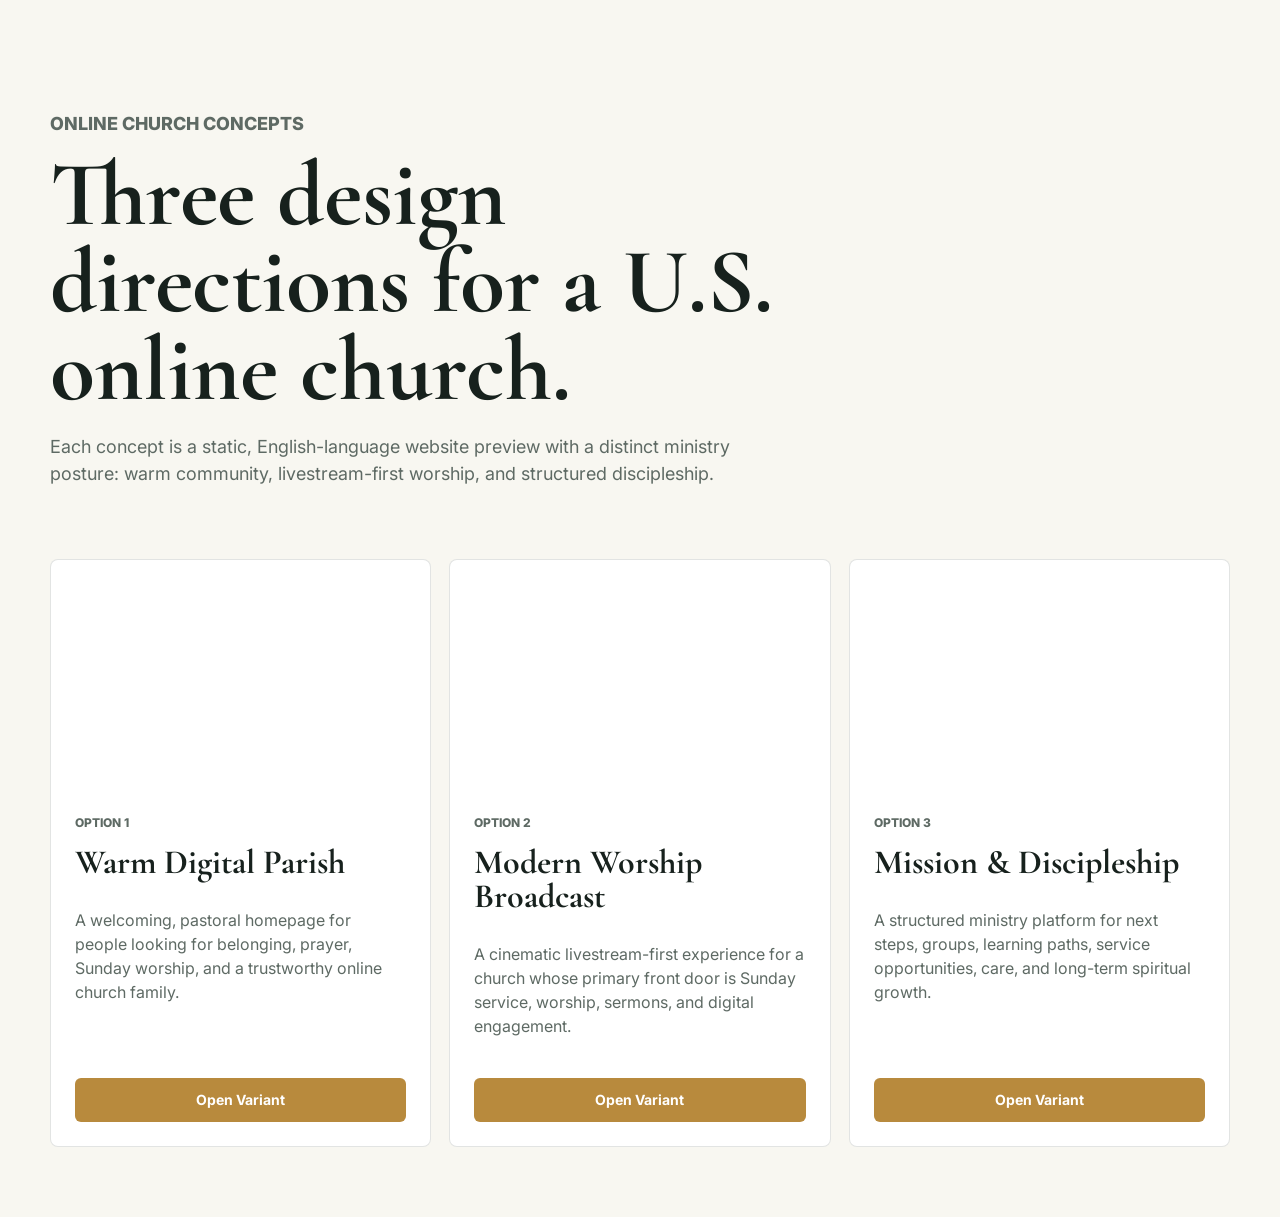
==== site-variants/index.html @ 73ca4b81 "Deploy online church design variants" ====
<!doctype html>
<html lang="en">
  <head>
    <meta charset="utf-8">
    <meta name="viewport" content="width=device-width, initial-scale=1">
    <title>Online Church Design Variants</title>
    <link rel="preconnect" href="https://fonts.googleapis.com">
    <link rel="preconnect" href="https://fonts.gstatic.com" crossorigin>
    <link href="https://fonts.googleapis.com/css2?family=Cormorant+Garamond:wght@600;700&family=Inter:wght@400;600;700;800&display=swap" rel="stylesheet">
    <link rel="stylesheet" href="assets/styles.css">
  </head>
  <body class="preview-page">
    <main>
      <section class="preview-hero">
        <div class="shell">
          <p class="eyebrow">Online Church Concepts</p>
          <h1>Three design directions for a U.S. online church.</h1>
          <p>Each concept is a static, English-language website preview with a distinct ministry posture: warm community, livestream-first worship, and structured discipleship.</p>
        </div>
      </section>
      <section class="shell preview-grid" aria-label="Design variants">
        <article class="preview-card">
          <div class="preview-image" style="--preview-image:url('https://images.unsplash.com/photo-1507692049790-de58290a4334?auto=format&fit=crop&w=1200&q=80')"></div>
          <div class="preview-content">
            <div>
              <p class="eyebrow">Option 1</p>
              <h2>Warm Digital Parish</h2>
              <p>A welcoming, pastoral homepage for people looking for belonging, prayer, Sunday worship, and a trustworthy online church family.</p>
            </div>
            <a class="button primary" href="warm-digital-parish/">Open Variant</a>
          </div>
        </article>
        <article class="preview-card">
          <div class="preview-image" style="--preview-image:url('https://images.unsplash.com/photo-1516450360452-9312f5e86fc7?auto=format&fit=crop&w=1200&q=80')"></div>
          <div class="preview-content">
            <div>
              <p class="eyebrow">Option 2</p>
              <h2>Modern Worship Broadcast</h2>
              <p>A cinematic livestream-first experience for a church whose primary front door is Sunday service, worship, sermons, and digital engagement.</p>
            </div>
            <a class="button primary" href="modern-worship-broadcast/">Open Variant</a>
          </div>
        </article>
        <article class="preview-card">
          <div class="preview-image" style="--preview-image:url('https://images.unsplash.com/photo-1529156069898-49953e39b3ac?auto=format&fit=crop&w=1200&q=80')"></div>
          <div class="preview-content">
            <div>
              <p class="eyebrow">Option 3</p>
              <h2>Mission & Discipleship</h2>
              <p>A structured ministry platform for next steps, groups, learning paths, service opportunities, care, and long-term spiritual growth.</p>
            </div>
            <a class="button primary" href="mission-discipleship-platform/">Open Variant</a>
          </div>
        </article>
      </section>
    </main>
  </body>
</html>
---- site-variants/assets/styles.css ----
:root {
  --ink: #17211d;
  --muted: #5e6a64;
  --paper: #fbfaf6;
  --panel: #ffffff;
  --line: rgba(23, 33, 29, 0.12);
  --accent: #b88a3d;
  --accent-strong: #8c6428;
  --secondary: #335f57;
  --deep: #111817;
  --radius: 8px;
  --shadow: 0 20px 50px rgba(22, 29, 25, 0.12);
  --serif: "Cormorant Garamond", Georgia, serif;
  --sans: Inter, ui-sans-serif, system-ui, -apple-system, BlinkMacSystemFont, "Segoe UI", sans-serif;
}

* {
  box-sizing: border-box;
}

html {
  min-width: 320px;
  scroll-behavior: smooth;
}

body {
  margin: 0;
  color: var(--ink);
  background: var(--paper);
  font-family: var(--sans);
  line-height: 1.5;
}

img {
  display: block;
  max-width: 100%;
}

a {
  color: inherit;
  text-decoration: none;
}

button,
.button {
  border: 0;
  border-radius: 6px;
  cursor: pointer;
  display: inline-flex;
  align-items: center;
  justify-content: center;
  gap: 10px;
  min-height: 44px;
  padding: 12px 18px;
  font: 700 14px/1 var(--sans);
  white-space: nowrap;
}

.button.primary {
  color: #fff;
  background: var(--accent);
}

.button.secondary {
  color: var(--ink);
  background: rgba(255, 255, 255, 0.88);
  border: 1px solid rgba(255, 255, 255, 0.55);
}

.button.outline {
  color: var(--ink);
  background: transparent;
  border: 1px solid var(--line);
}

.shell {
  width: min(1180px, calc(100% - 40px));
  margin: 0 auto;
}

.nav {
  position: fixed;
  z-index: 10;
  top: 0;
  left: 0;
  right: 0;
  background: rgba(251, 250, 246, 0.92);
  border-bottom: 1px solid var(--line);
  backdrop-filter: blur(18px);
}

.nav-inner {
  min-height: 72px;
  display: flex;
  align-items: center;
  justify-content: space-between;
  gap: 22px;
}

.brand {
  display: flex;
  align-items: center;
  gap: 12px;
  min-width: 180px;
  font-weight: 800;
}

.brand-mark {
  width: 34px;
  height: 34px;
  border-radius: 50%;
  display: grid;
  place-items: center;
  color: #fff;
  background: var(--secondary);
  font-family: var(--serif);
  font-size: 22px;
}

.nav-links {
  display: flex;
  gap: 22px;
  align-items: center;
  color: var(--muted);
  font-size: 14px;
}

.nav-actions {
  display: flex;
  gap: 10px;
  align-items: center;
}

.hero {
  min-height: 92vh;
  display: grid;
  align-items: end;
  padding: 150px 0 64px;
  color: #fff;
  background-image:
    linear-gradient(90deg, rgba(9, 15, 13, 0.82), rgba(9, 15, 13, 0.42) 52%, rgba(9, 15, 13, 0.1)),
    var(--hero-image);
  background-size: cover;
  background-position: center;
}

.hero-grid {
  display: grid;
  grid-template-columns: minmax(0, 680px) minmax(280px, 380px);
  gap: 42px;
  align-items: end;
}

.eyebrow {
  margin: 0 0 14px;
  color: var(--accent);
  font-size: 12px;
  font-weight: 800;
  letter-spacing: 0;
  text-transform: uppercase;
}

h1,
h2,
h3,
p {
  margin-top: 0;
}

h1 {
  margin-bottom: 20px;
  max-width: 780px;
  font-family: var(--serif);
  font-size: clamp(48px, 8vw, 92px);
  line-height: 0.95;
  font-weight: 700;
}

.hero p {
  max-width: 610px;
  margin-bottom: 28px;
  color: rgba(255, 255, 255, 0.88);
  font-size: 18px;
}

.hero-actions {
  display: flex;
  gap: 12px;
  flex-wrap: wrap;
}

.service-panel {
  background: rgba(255, 255, 255, 0.92);
  color: var(--ink);
  border-radius: var(--radius);
  padding: 24px;
  box-shadow: var(--shadow);
}

.service-panel strong {
  display: block;
  margin-bottom: 6px;
  font-size: 13px;
  color: var(--accent-strong);
  text-transform: uppercase;
}

.service-panel h2 {
  font-size: 24px;
  margin-bottom: 10px;
}

.service-panel p {
  color: var(--muted);
  margin-bottom: 18px;
}

.band {
  padding: 76px 0;
}

.band.alt {
  background: #f1efe6;
}

.section-head {
  display: flex;
  justify-content: space-between;
  gap: 28px;
  align-items: end;
  margin-bottom: 34px;
}

.section-head h2 {
  max-width: 650px;
  margin-bottom: 0;
  font-family: var(--serif);
  font-size: clamp(34px, 4vw, 56px);
  line-height: 1;
}

.section-head p {
  max-width: 420px;
  margin-bottom: 0;
  color: var(--muted);
}

.grid-3,
.grid-4 {
  display: grid;
  gap: 18px;
}

.grid-3 {
  grid-template-columns: repeat(3, minmax(0, 1fr));
}

.grid-4 {
  grid-template-columns: repeat(4, minmax(0, 1fr));
}

.card {
  min-height: 210px;
  padding: 24px;
  background: var(--panel);
  border: 1px solid var(--line);
  border-radius: var(--radius);
}

.card h3 {
  margin-bottom: 10px;
  font-size: 20px;
}

.card p {
  color: var(--muted);
  margin-bottom: 0;
}

.media-row {
  display: grid;
  grid-template-columns: minmax(0, 1fr) minmax(280px, 420px);
  gap: 36px;
  align-items: center;
}

.photo {
  min-height: 420px;
  border-radius: var(--radius);
  background: var(--photo-image) center/cover;
}

.list {
  display: grid;
  gap: 14px;
}

.list-item {
  padding: 16px 0;
  border-bottom: 1px solid var(--line);
}

.list-item strong {
  display: block;
  margin-bottom: 4px;
}

.list-item span {
  color: var(--muted);
}

.footer {
  background: var(--deep);
  color: #fff;
  padding: 42px 0;
}

.footer-grid {
  display: grid;
  grid-template-columns: 1.2fr repeat(3, minmax(120px, 1fr));
  gap: 28px;
}

.footer p,
.footer a {
  color: rgba(255, 255, 255, 0.72);
}

.footer h3 {
  margin-bottom: 12px;
}

.dark-theme {
  --paper: #0f1315;
  --panel: #161d20;
  --ink: #f6f1e8;
  --muted: #aab2ad;
  --line: rgba(255, 255, 255, 0.12);
  --accent: #51a8ff;
  --accent-strong: #9fd0ff;
  --secondary: #d6a756;
  --deep: #080a0b;
}

.dark-theme .nav {
  background: rgba(15, 19, 21, 0.9);
}

.dark-theme .hero {
  background-image:
    linear-gradient(90deg, rgba(5, 8, 10, 0.9), rgba(5, 8, 10, 0.55) 52%, rgba(5, 8, 10, 0.18)),
    var(--hero-image);
}

.dark-theme .button.secondary {
  color: #fff;
  background: rgba(255, 255, 255, 0.12);
}

.dark-theme .band.alt {
  background: #141a1d;
}

.dark-theme .service-panel {
  background: rgba(19, 26, 30, 0.92);
  color: #fff;
}

.discipleship-theme {
  --paper: #f8f7f1;
  --panel: #ffffff;
  --ink: #17211d;
  --muted: #64706b;
  --accent: #c35f38;
  --accent-strong: #933f22;
  --secondary: #234c40;
  --deep: #17211d;
}

.discipleship-theme .hero {
  min-height: 86vh;
  background-image:
    linear-gradient(90deg, rgba(248, 247, 241, 0.96), rgba(248, 247, 241, 0.74) 48%, rgba(248, 247, 241, 0.08)),
    var(--hero-image);
  color: var(--ink);
}

.discipleship-theme .hero p {
  color: var(--muted);
}

.discipleship-theme .service-panel {
  border: 1px solid var(--line);
}

.preview-page {
  background: #f8f7f1;
}

.preview-hero {
  padding: 110px 0 54px;
}

.preview-hero h1 {
  color: #17211d;
}

.preview-hero p {
  max-width: 720px;
  color: #5e6a64;
  font-size: 18px;
}

.preview-grid {
  display: grid;
  grid-template-columns: repeat(3, minmax(0, 1fr));
  gap: 18px;
  padding-bottom: 70px;
}

.preview-card {
  min-height: 520px;
  display: flex;
  flex-direction: column;
  overflow: hidden;
  border: 1px solid var(--line);
  border-radius: var(--radius);
  background: #fff;
}

.preview-image {
  min-height: 230px;
  background: var(--preview-image) center/cover;
}

.preview-content {
  display: flex;
  flex: 1;
  flex-direction: column;
  justify-content: space-between;
  gap: 24px;
  padding: 24px;
}

.preview-content h2 {
  font-family: var(--serif);
  font-size: 34px;
  line-height: 1;
}

.preview-content p {
  color: var(--muted);
}

@media (max-width: 920px) {
  .nav-links {
    display: none;
  }

  .hero-grid,
  .media-row,
  .footer-grid,
  .preview-grid {
    grid-template-columns: 1fr;
  }

  .grid-3,
  .grid-4 {
    grid-template-columns: repeat(2, minmax(0, 1fr));
  }

  .section-head {
    display: block;
  }

  .section-head p {
    margin-top: 14px;
  }
}

@media (max-width: 640px) {
  .shell {
    width: min(100% - 28px, 1180px);
  }

  .nav-actions .outline {
    display: none;
  }

  .hero {
    min-height: auto;
    padding: 128px 0 38px;
  }

  h1 {
    font-size: 46px;
  }

  .hero p {
    font-size: 16px;
  }

  .service-panel {
    padding: 20px;
  }

  .band {
    padding: 54px 0;
  }

  .grid-3,
  .grid-4 {
    grid-template-columns: 1fr;
  }

  .photo {
    min-height: 300px;
  }
}
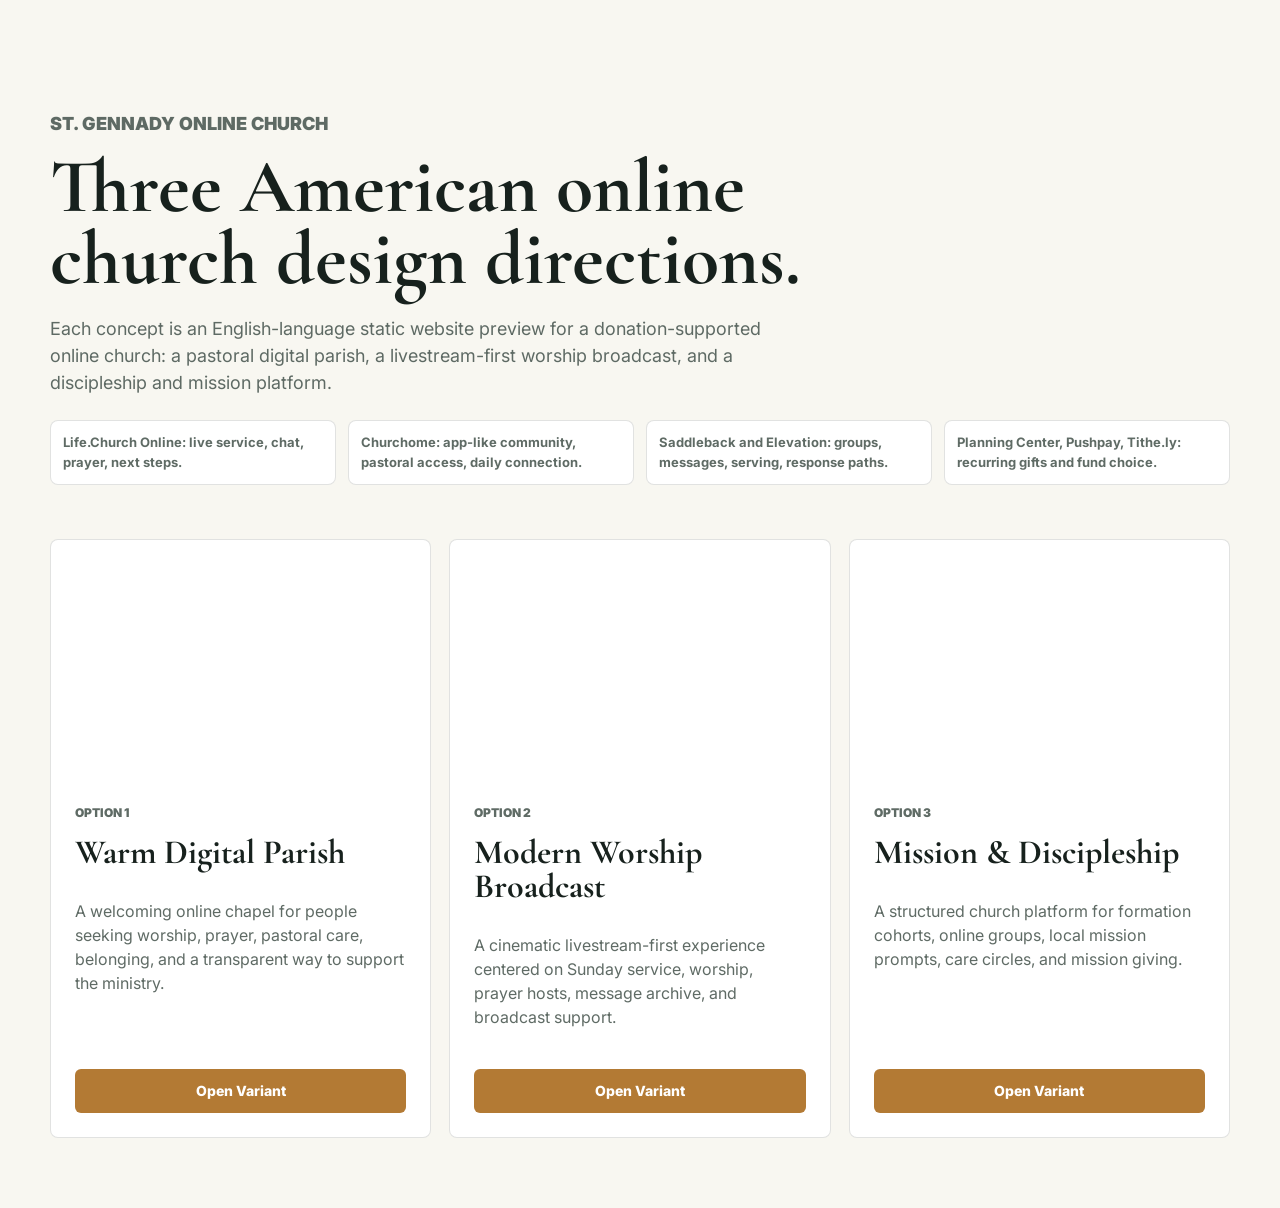
==== commit f3c4b307: "Update St. Gennady online church concepts" ====
--- a/site-variants/index.html
+++ b/site-variants/index.html
@@ -3,7 +3,7 @@
   <head>
     <meta charset="utf-8">
     <meta name="viewport" content="width=device-width, initial-scale=1">
-    <title>Online Church Design Variants</title>
+    <title>St. Gennady Online Church Design Variants</title>
     <link rel="preconnect" href="https://fonts.googleapis.com">
     <link rel="preconnect" href="https://fonts.gstatic.com" crossorigin>
     <link href="https://fonts.googleapis.com/css2?family=Cormorant+Garamond:wght@600;700&family=Inter:wght@400;600;700;800&display=swap" rel="stylesheet">
@@ -13,9 +13,15 @@
     <main>
       <section class="preview-hero">
         <div class="shell">
-          <p class="eyebrow">Online Church Concepts</p>
-          <h1>Three design directions for a U.S. online church.</h1>
-          <p>Each concept is a static, English-language website preview with a distinct ministry posture: warm community, livestream-first worship, and structured discipleship.</p>
+          <p class="eyebrow">St. Gennady Online Church</p>
+          <h1>Three American online church design directions.</h1>
+          <p>Each concept is an English-language static website preview for a donation-supported online church: a pastoral digital parish, a livestream-first worship broadcast, and a discipleship and mission platform.</p>
+          <div class="research-note" aria-label="Reference patterns used">
+            <span>Life.Church Online: live service, chat, prayer, next steps.</span>
+            <span>Churchome: app-like community, pastoral access, daily connection.</span>
+            <span>Saddleback and Elevation: groups, messages, serving, response paths.</span>
+            <span>Planning Center, Pushpay, Tithe.ly: recurring gifts and fund choice.</span>
+          </div>
         </div>
       </section>
       <section class="shell preview-grid" aria-label="Design variants">
@@ -25,7 +31,7 @@
             <div>
               <p class="eyebrow">Option 1</p>
               <h2>Warm Digital Parish</h2>
-              <p>A welcoming, pastoral homepage for people looking for belonging, prayer, Sunday worship, and a trustworthy online church family.</p>
+              <p>A welcoming online chapel for people seeking worship, prayer, pastoral care, belonging, and a transparent way to support the ministry.</p>
             </div>
             <a class="button primary" href="warm-digital-parish/">Open Variant</a>
           </div>
@@ -36,7 +42,7 @@
             <div>
               <p class="eyebrow">Option 2</p>
               <h2>Modern Worship Broadcast</h2>
-              <p>A cinematic livestream-first experience for a church whose primary front door is Sunday service, worship, sermons, and digital engagement.</p>
+              <p>A cinematic livestream-first experience centered on Sunday service, worship, prayer hosts, message archive, and broadcast support.</p>
             </div>
             <a class="button primary" href="modern-worship-broadcast/">Open Variant</a>
           </div>
@@ -47,7 +53,7 @@
             <div>
               <p class="eyebrow">Option 3</p>
               <h2>Mission & Discipleship</h2>
-              <p>A structured ministry platform for next steps, groups, learning paths, service opportunities, care, and long-term spiritual growth.</p>
+              <p>A structured church platform for formation cohorts, online groups, local mission prompts, care circles, and mission giving.</p>
             </div>
             <a class="button primary" href="mission-discipleship-platform/">Open Variant</a>
           </div>
--- a/site-variants/assets/styles.css
+++ b/site-variants/assets/styles.css
@@ -1,15 +1,16 @@
 :root {
   --ink: #17211d;
-  --muted: #5e6a64;
+  --muted: #5f6b65;
   --paper: #fbfaf6;
   --panel: #ffffff;
-  --line: rgba(23, 33, 29, 0.12);
-  --accent: #b88a3d;
-  --accent-strong: #8c6428;
-  --secondary: #335f57;
+  --line: rgba(23, 33, 29, 0.13);
+  --accent: #b37a34;
+  --accent-strong: #805520;
+  --secondary: #2f625d;
+  --plum: #683f62;
   --deep: #111817;
   --radius: 8px;
-  --shadow: 0 20px 50px rgba(22, 29, 25, 0.12);
+  --shadow: 0 24px 60px rgba(22, 29, 25, 0.14);
   --serif: "Cormorant Garamond", Georgia, serif;
   --sans: Inter, ui-sans-serif, system-ui, -apple-system, BlinkMacSystemFont, "Segoe UI", sans-serif;
 }
@@ -52,7 +53,8 @@
   gap: 10px;
   min-height: 44px;
   padding: 12px 18px;
-  font: 700 14px/1 var(--sans);
+  font: 800 14px/1 var(--sans);
+  text-align: center;
   white-space: nowrap;
 }
 
@@ -64,7 +66,7 @@
 .button.secondary {
   color: var(--ink);
   background: rgba(255, 255, 255, 0.88);
-  border: 1px solid rgba(255, 255, 255, 0.55);
+  border: 1px solid rgba(255, 255, 255, 0.58);
 }
 
 .button.outline {
@@ -80,7 +82,7 @@
 
 .nav {
   position: fixed;
-  z-index: 10;
+  z-index: 20;
   top: 0;
   left: 0;
   right: 0;
@@ -101,20 +103,21 @@
   display: flex;
   align-items: center;
   gap: 12px;
-  min-width: 180px;
-  font-weight: 800;
+  min-width: 210px;
+  font-weight: 900;
 }
 
 .brand-mark {
-  width: 34px;
-  height: 34px;
+  width: 36px;
+  height: 36px;
   border-radius: 50%;
   display: grid;
   place-items: center;
   color: #fff;
   background: var(--secondary);
   font-family: var(--serif);
-  font-size: 22px;
+  font-size: 24px;
+  line-height: 1;
 }
 
 .nav-links {
@@ -123,6 +126,7 @@
   align-items: center;
   color: var(--muted);
   font-size: 14px;
+  font-weight: 700;
 }
 
 .nav-actions {
@@ -138,7 +142,7 @@
   padding: 150px 0 64px;
   color: #fff;
   background-image:
-    linear-gradient(90deg, rgba(9, 15, 13, 0.82), rgba(9, 15, 13, 0.42) 52%, rgba(9, 15, 13, 0.1)),
+    linear-gradient(90deg, rgba(9, 15, 13, 0.84), rgba(9, 15, 13, 0.5) 54%, rgba(9, 15, 13, 0.12)),
     var(--hero-image);
   background-size: cover;
   background-position: center;
@@ -146,7 +150,7 @@
 
 .hero-grid {
   display: grid;
-  grid-template-columns: minmax(0, 680px) minmax(280px, 380px);
+  grid-template-columns: minmax(0, 700px) minmax(300px, 390px);
   gap: 42px;
   align-items: end;
 }
@@ -155,7 +159,7 @@
   margin: 0 0 14px;
   color: var(--accent);
   font-size: 12px;
-  font-weight: 800;
+  font-weight: 900;
   letter-spacing: 0;
   text-transform: uppercase;
 }
@@ -169,17 +173,28 @@
 
 h1 {
   margin-bottom: 20px;
-  max-width: 780px;
+  max-width: 820px;
   font-family: var(--serif);
-  font-size: clamp(48px, 8vw, 92px);
+  font-size: 76px;
   line-height: 0.95;
   font-weight: 700;
 }
 
+h2 {
+  font-family: var(--serif);
+  font-size: 48px;
+  line-height: 1;
+}
+
+h3 {
+  font-size: 20px;
+  line-height: 1.15;
+}
+
 .hero p {
-  max-width: 610px;
+  max-width: 640px;
   margin-bottom: 28px;
-  color: rgba(255, 255, 255, 0.88);
+  color: rgba(255, 255, 255, 0.9);
   font-size: 18px;
 }
 
@@ -189,15 +204,17 @@
   flex-wrap: wrap;
 }
 
-.service-panel {
-  background: rgba(255, 255, 255, 0.92);
+.service-panel,
+.donation-panel {
+  background: rgba(255, 255, 255, 0.94);
   color: var(--ink);
   border-radius: var(--radius);
   padding: 24px;
   box-shadow: var(--shadow);
 }
 
-.service-panel strong {
+.service-panel strong,
+.donation-panel strong {
   display: block;
   margin-bottom: 6px;
   font-size: 13px;
@@ -205,12 +222,16 @@
   text-transform: uppercase;
 }
 
-.service-panel h2 {
+.service-panel h2,
+.donation-panel h2 {
+  font-family: var(--sans);
   font-size: 24px;
+  line-height: 1.1;
   margin-bottom: 10px;
 }
 
-.service-panel p {
+.service-panel p,
+.donation-panel p {
   color: var(--muted);
   margin-bottom: 18px;
 }
@@ -232,21 +253,19 @@
 }
 
 .section-head h2 {
-  max-width: 650px;
+  max-width: 680px;
   margin-bottom: 0;
-  font-family: var(--serif);
-  font-size: clamp(34px, 4vw, 56px);
-  line-height: 1;
 }
 
 .section-head p {
-  max-width: 420px;
+  max-width: 440px;
   margin-bottom: 0;
   color: var(--muted);
 }
 
 .grid-3,
-.grid-4 {
+.grid-4,
+.funds-grid {
   display: grid;
   gap: 18px;
 }
@@ -257,6 +276,10 @@
 
 .grid-4 {
   grid-template-columns: repeat(4, minmax(0, 1fr));
+}
+
+.funds-grid {
+  grid-template-columns: repeat(3, minmax(0, 1fr));
 }
 
 .card {
@@ -269,7 +292,6 @@
 
 .card h3 {
   margin-bottom: 10px;
-  font-size: 20px;
 }
 
 .card p {
@@ -279,13 +301,13 @@
 
 .media-row {
   display: grid;
-  grid-template-columns: minmax(0, 1fr) minmax(280px, 420px);
+  grid-template-columns: minmax(0, 1fr) minmax(300px, 430px);
   gap: 36px;
   align-items: center;
 }
 
 .photo {
-  min-height: 420px;
+  min-height: 430px;
   border-radius: var(--radius);
   background: var(--photo-image) center/cover;
 }
@@ -307,6 +329,184 @@
 
 .list-item span {
   color: var(--muted);
+}
+
+.giving-section {
+  background: var(--deep);
+  color: #fff;
+}
+
+.giving-section .section-head p,
+.giving-section .card p,
+.giving-section .list-item span {
+  color: rgba(255, 255, 255, 0.72);
+}
+
+.giving-section .card {
+  background: rgba(255, 255, 255, 0.08);
+  border-color: rgba(255, 255, 255, 0.16);
+}
+
+.donation-layout {
+  display: grid;
+  grid-template-columns: minmax(0, 1fr) minmax(300px, 390px);
+  gap: 28px;
+  align-items: start;
+}
+
+.donation-form {
+  background: #fff;
+  color: var(--ink);
+  border-radius: var(--radius);
+  padding: 24px;
+}
+
+.donation-form > strong {
+  display: block;
+  margin-bottom: 12px;
+  color: var(--accent-strong);
+  font-size: 13px;
+  text-transform: uppercase;
+}
+
+.donation-form h3 {
+  margin-bottom: 12px;
+  font-size: 17px;
+}
+
+.amount-row,
+.frequency-row {
+  display: grid;
+  grid-template-columns: repeat(4, minmax(0, 1fr));
+  gap: 10px;
+  margin-bottom: 18px;
+}
+
+.amount-row button,
+.frequency-row button {
+  min-height: 46px;
+  color: var(--ink);
+  background: #f4f2eb;
+  border: 1px solid var(--line);
+}
+
+.amount-row button.is-active,
+.frequency-row button.is-active {
+  color: #fff;
+  background: var(--secondary);
+}
+
+.fund-select {
+  display: grid;
+  gap: 10px;
+  margin: 16px 0 20px;
+}
+
+.fund-select label {
+  display: flex;
+  align-items: center;
+  gap: 10px;
+  padding: 12px;
+  border: 1px solid var(--line);
+  border-radius: 6px;
+  color: var(--muted);
+  font-weight: 700;
+}
+
+.trust-note {
+  margin: 14px 0 0;
+  color: var(--muted);
+  font-size: 13px;
+}
+
+.impact-strip {
+  display: grid;
+  grid-template-columns: repeat(3, minmax(0, 1fr));
+  gap: 12px;
+  margin-top: 18px;
+}
+
+.impact-tile {
+  border-radius: var(--radius);
+  padding: 16px;
+  background: rgba(255, 255, 255, 0.1);
+  border: 1px solid rgba(255, 255, 255, 0.16);
+}
+
+.impact-tile strong {
+  display: block;
+  font-size: 22px;
+  line-height: 1;
+  color: #fff;
+}
+
+.impact-tile span {
+  color: rgba(255, 255, 255, 0.72);
+  font-size: 13px;
+}
+
+.live-frame {
+  min-height: 330px;
+  display: grid;
+  place-items: center;
+  padding: 26px;
+  background-image:
+    linear-gradient(140deg, rgba(6, 8, 10, 0.82), rgba(6, 8, 10, 0.24)),
+    var(--photo-image);
+  background-size: cover;
+  background-position: center;
+  border-radius: var(--radius);
+  color: #fff;
+}
+
+.live-frame-content {
+  max-width: 520px;
+}
+
+.live-meta {
+  display: flex;
+  gap: 10px;
+  flex-wrap: wrap;
+  margin-bottom: 16px;
+}
+
+.live-meta span,
+.pill {
+  display: inline-flex;
+  align-items: center;
+  min-height: 30px;
+  padding: 6px 10px;
+  border-radius: 999px;
+  background: rgba(255, 255, 255, 0.16);
+  color: #fff;
+  font-size: 12px;
+  font-weight: 800;
+}
+
+.pathway {
+  display: grid;
+  grid-template-columns: repeat(4, minmax(0, 1fr));
+  gap: 16px;
+}
+
+.path-step {
+  min-height: 180px;
+  padding: 20px;
+  border-radius: var(--radius);
+  background: var(--panel);
+  border: 1px solid var(--line);
+}
+
+.path-step span {
+  display: inline-grid;
+  place-items: center;
+  width: 32px;
+  height: 32px;
+  margin-bottom: 16px;
+  border-radius: 50%;
+  color: #fff;
+  background: var(--accent);
+  font-weight: 900;
 }
 
 .footer {
@@ -336,9 +536,9 @@
   --ink: #f6f1e8;
   --muted: #aab2ad;
   --line: rgba(255, 255, 255, 0.12);
-  --accent: #51a8ff;
-  --accent-strong: #9fd0ff;
-  --secondary: #d6a756;
+  --accent: #4e9fdc;
+  --accent-strong: #9fc9ec;
+  --secondary: #d0a252;
   --deep: #080a0b;
 }
 
@@ -348,7 +548,7 @@
 
 .dark-theme .hero {
   background-image:
-    linear-gradient(90deg, rgba(5, 8, 10, 0.9), rgba(5, 8, 10, 0.55) 52%, rgba(5, 8, 10, 0.18)),
+    linear-gradient(90deg, rgba(5, 8, 10, 0.9), rgba(5, 8, 10, 0.56) 52%, rgba(5, 8, 10, 0.2)),
     var(--hero-image);
 }
 
@@ -361,9 +561,20 @@
   background: #141a1d;
 }
 
-.dark-theme .service-panel {
-  background: rgba(19, 26, 30, 0.92);
-  color: #fff;
+.dark-theme .service-panel,
+.dark-theme .donation-panel {
+  background: rgba(19, 26, 30, 0.94);
+  color: #fff;
+}
+
+.dark-theme .donation-form {
+  background: #f8f7f1;
+  color: #17211d;
+}
+
+.dark-theme .donation-form .fund-select label,
+.dark-theme .donation-form .trust-note {
+  color: #5f6b65;
 }
 
 .discipleship-theme {
@@ -373,14 +584,14 @@
   --muted: #64706b;
   --accent: #c35f38;
   --accent-strong: #933f22;
-  --secondary: #234c40;
+  --secondary: #244d40;
   --deep: #17211d;
 }
 
 .discipleship-theme .hero {
   min-height: 86vh;
   background-image:
-    linear-gradient(90deg, rgba(248, 247, 241, 0.96), rgba(248, 247, 241, 0.74) 48%, rgba(248, 247, 241, 0.08)),
+    linear-gradient(90deg, rgba(248, 247, 241, 0.96), rgba(248, 247, 241, 0.76) 48%, rgba(248, 247, 241, 0.1)),
     var(--hero-image);
   color: var(--ink);
 }
@@ -406,9 +617,26 @@
 }
 
 .preview-hero p {
-  max-width: 720px;
+  max-width: 760px;
   color: #5e6a64;
   font-size: 18px;
+}
+
+.research-note {
+  margin-top: 24px;
+  display: grid;
+  grid-template-columns: repeat(4, minmax(0, 1fr));
+  gap: 12px;
+}
+
+.research-note span {
+  padding: 12px;
+  border: 1px solid var(--line);
+  border-radius: var(--radius);
+  background: #fff;
+  color: var(--muted);
+  font-size: 13px;
+  font-weight: 700;
 }
 
 .preview-grid {
@@ -419,7 +647,7 @@
 }
 
 .preview-card {
-  min-height: 520px;
+  min-height: 560px;
   display: flex;
   flex-direction: column;
   overflow: hidden;
@@ -429,7 +657,7 @@
 }
 
 .preview-image {
-  min-height: 230px;
+  min-height: 240px;
   background: var(--preview-image) center/cover;
 }
 
@@ -443,7 +671,6 @@
 }
 
 .preview-content h2 {
-  font-family: var(--serif);
   font-size: 34px;
   line-height: 1;
 }
@@ -452,7 +679,15 @@
   color: var(--muted);
 }
 
-@media (max-width: 920px) {
+@media (max-width: 1020px) {
+  h1 {
+    font-size: 62px;
+  }
+
+  h2 {
+    font-size: 42px;
+  }
+
   .nav-links {
     display: none;
   }
@@ -460,12 +695,16 @@
   .hero-grid,
   .media-row,
   .footer-grid,
-  .preview-grid {
+  .preview-grid,
+  .donation-layout,
+  .research-note {
     grid-template-columns: 1fr;
   }
 
   .grid-3,
-  .grid-4 {
+  .grid-4,
+  .funds-grid,
+  .pathway {
     grid-template-columns: repeat(2, minmax(0, 1fr));
   }
 
@@ -483,6 +722,16 @@
     width: min(100% - 28px, 1180px);
   }
 
+  .brand {
+    min-width: 0;
+  }
+
+  .brand span:last-child {
+    max-width: 178px;
+    white-space: normal;
+    line-height: 1.1;
+  }
+
   .nav-actions .outline {
     display: none;
   }
@@ -493,14 +742,20 @@
   }
 
   h1 {
-    font-size: 46px;
+    font-size: 44px;
+  }
+
+  h2 {
+    font-size: 34px;
   }
 
   .hero p {
     font-size: 16px;
   }
 
-  .service-panel {
+  .service-panel,
+  .donation-panel,
+  .donation-form {
     padding: 20px;
   }
 
@@ -509,11 +764,21 @@
   }
 
   .grid-3,
-  .grid-4 {
+  .grid-4,
+  .funds-grid,
+  .pathway,
+  .impact-strip,
+  .amount-row,
+  .frequency-row {
     grid-template-columns: 1fr;
   }
 
   .photo {
     min-height: 300px;
   }
-}
+
+  .button {
+    width: 100%;
+    white-space: normal;
+  }
+}
